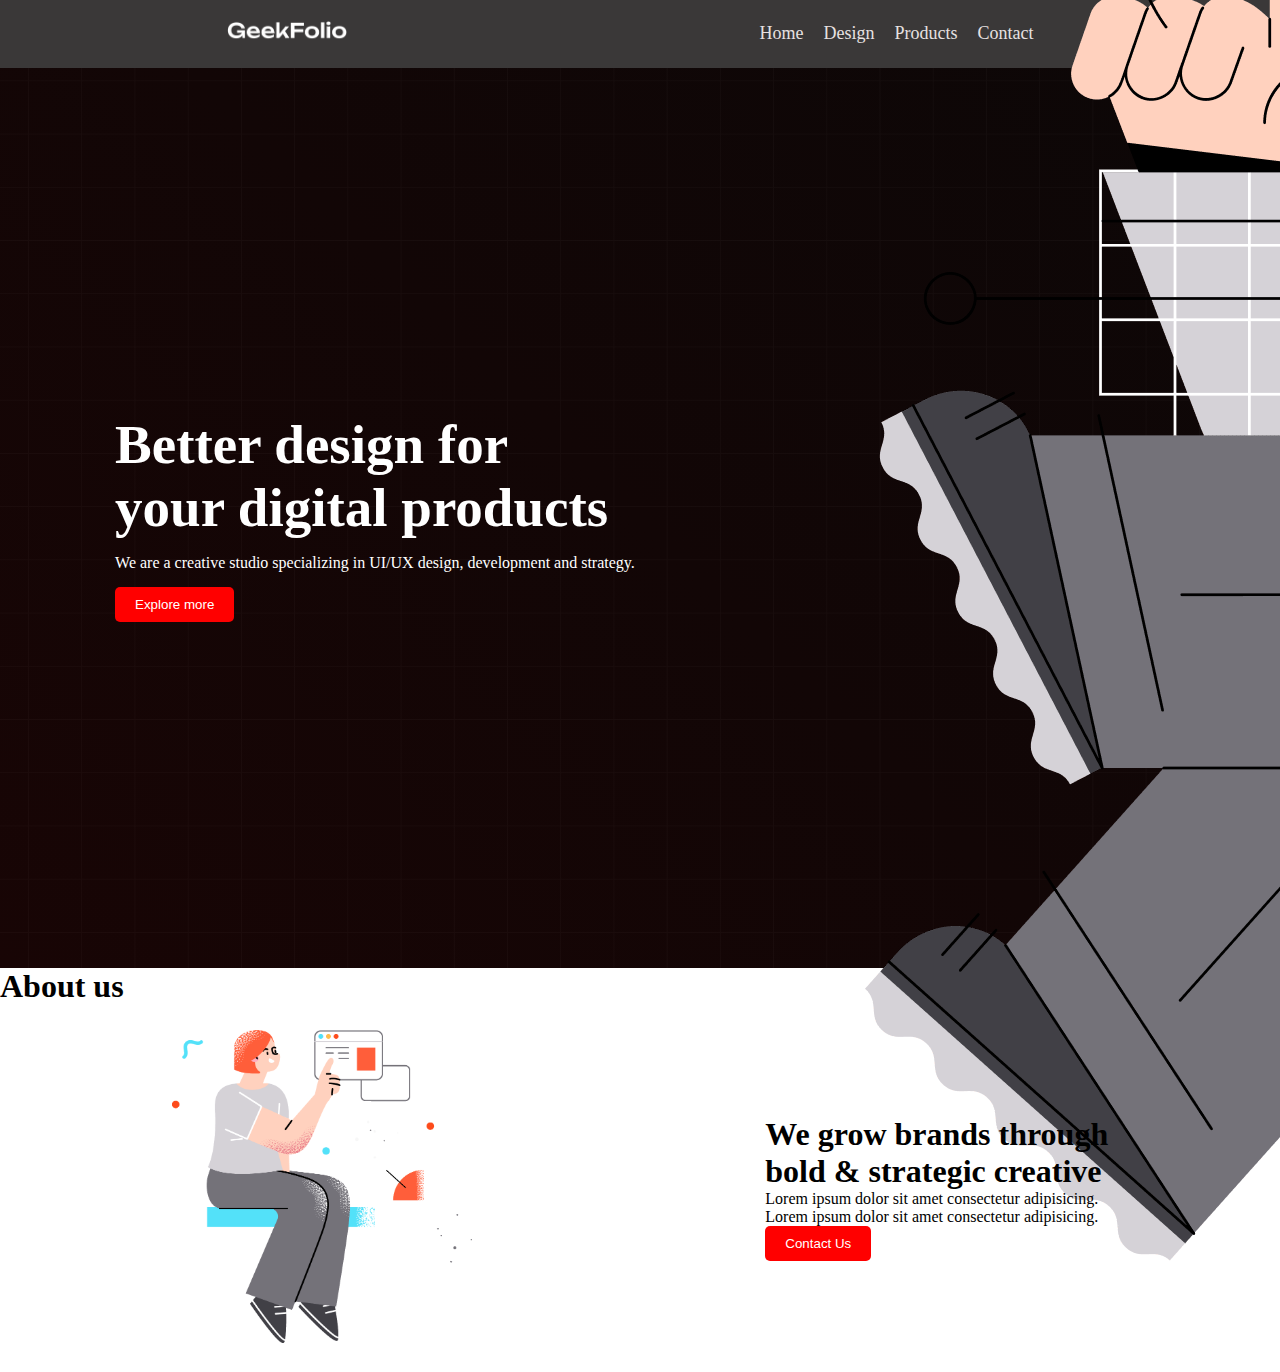
==== index.html @ 3e50282e "first commit" ====
<!DOCTYPE html>
<html lang="en">
<head>
    <meta charset="UTF-8">
<meta name="viewport" content="width=device-width, initial-scale=1.0">
    <title>Digital Products</title>
    <link rel="stylesheet" href="test.css">
</head>
<body>
    <header>
        <section>
            <nav>
                <div class="menu-container">
                    <div class="logo"><img class="logo-pic" src="images/logo-light.png" alt=""></div>
                    <div class="menus">
                        <li class="item">Home</li>
                        <li class="item">Design</li>
                        <li class="item">Products</li>
                        <li class="item">Contact</li>
                    </div>
                </div>
            </nav>
        </section>
    </header>
    <main>
        <Section>
            <div class="banner-container">

                <div class="banner-description">
                <h1 class="title">Better design for <br>
                    your digital products</h1>
                <p class="description">We are a creative studio specializing in UI/UX design, development and strategy.</p>
                <button class="btn">Explore more</button>
            </div>
            
            <div class="banner-pic"><img src="/images/banner.png" alt=""></div>
            
        </div>
        </Section>
        <section>
            <h1 class="about-title">About us</h1>
            <div class="about-container">                
                <div class="about-info">
                    <h1 >We grow brands through <br>
                    bold & strategic creative</h1>
                    <p>Lorem ipsum dolor sit amet consectetur adipisicing. <br>
                    Lorem ipsum dolor sit amet consectetur adipisicing.</p> 
                    <button class="btn">Contact Us</button>

                </div>
                <div class="about-pic">
                    <img class="banner-pic" src="/images/section.png" alt="Banner Photo">
                </div>
            </div>
        </section>
    </main>
    <footer></footer>
    
</body>
</html>
---- test.css ----
*{
    margin: 0px;
    padding: 0px;
}


.menu-container{
    background-color: rgb(58, 56, 56);    
    color: rgb(231, 225, 225);
    display: flex;
    padding: 20px; 
    list-style: none;  
    align-items: center;
    justify-content: space-around;
}

.logo-pic{
    width: 120px;
}
.menus{
    display: flex;
}
.item{
    margin-right: 10px;
    padding-right:10px;
    font-size: 18px;
    cursor: pointer;
}
.item:hover{
    
    color:rgba(17, 189, 201, 0.808);
}

.banner-pic{
width: 300px;

}
.banner-container{
    display:flex;
    justify-content:space-around;    
    height:100vh;
    align-items: center;    
    background-image: url("/background.png"),
    linear-gradient(45deg, rgb(24, 5, 5), rgb(12, 7, 7));
    background-repeat: no-repeat;
    color: white;
    background-position: center;
    background-size: cover;
}
.title{
    font-size: 55px;
    font-weight: bold;
}
.description{
    margin-top:15px;
    margin-bottom:15px;
}
.btn{
    padding:10px 20px;
    background-color: red;
    color: white;
    border: none;
    border-radius: 5px;
}

.about-container{
    display: flex;
    justify-content: space-around;
    align-items: center;
    flex-direction: row-reverse;
    margin:15px;
    padding: 10px;
}
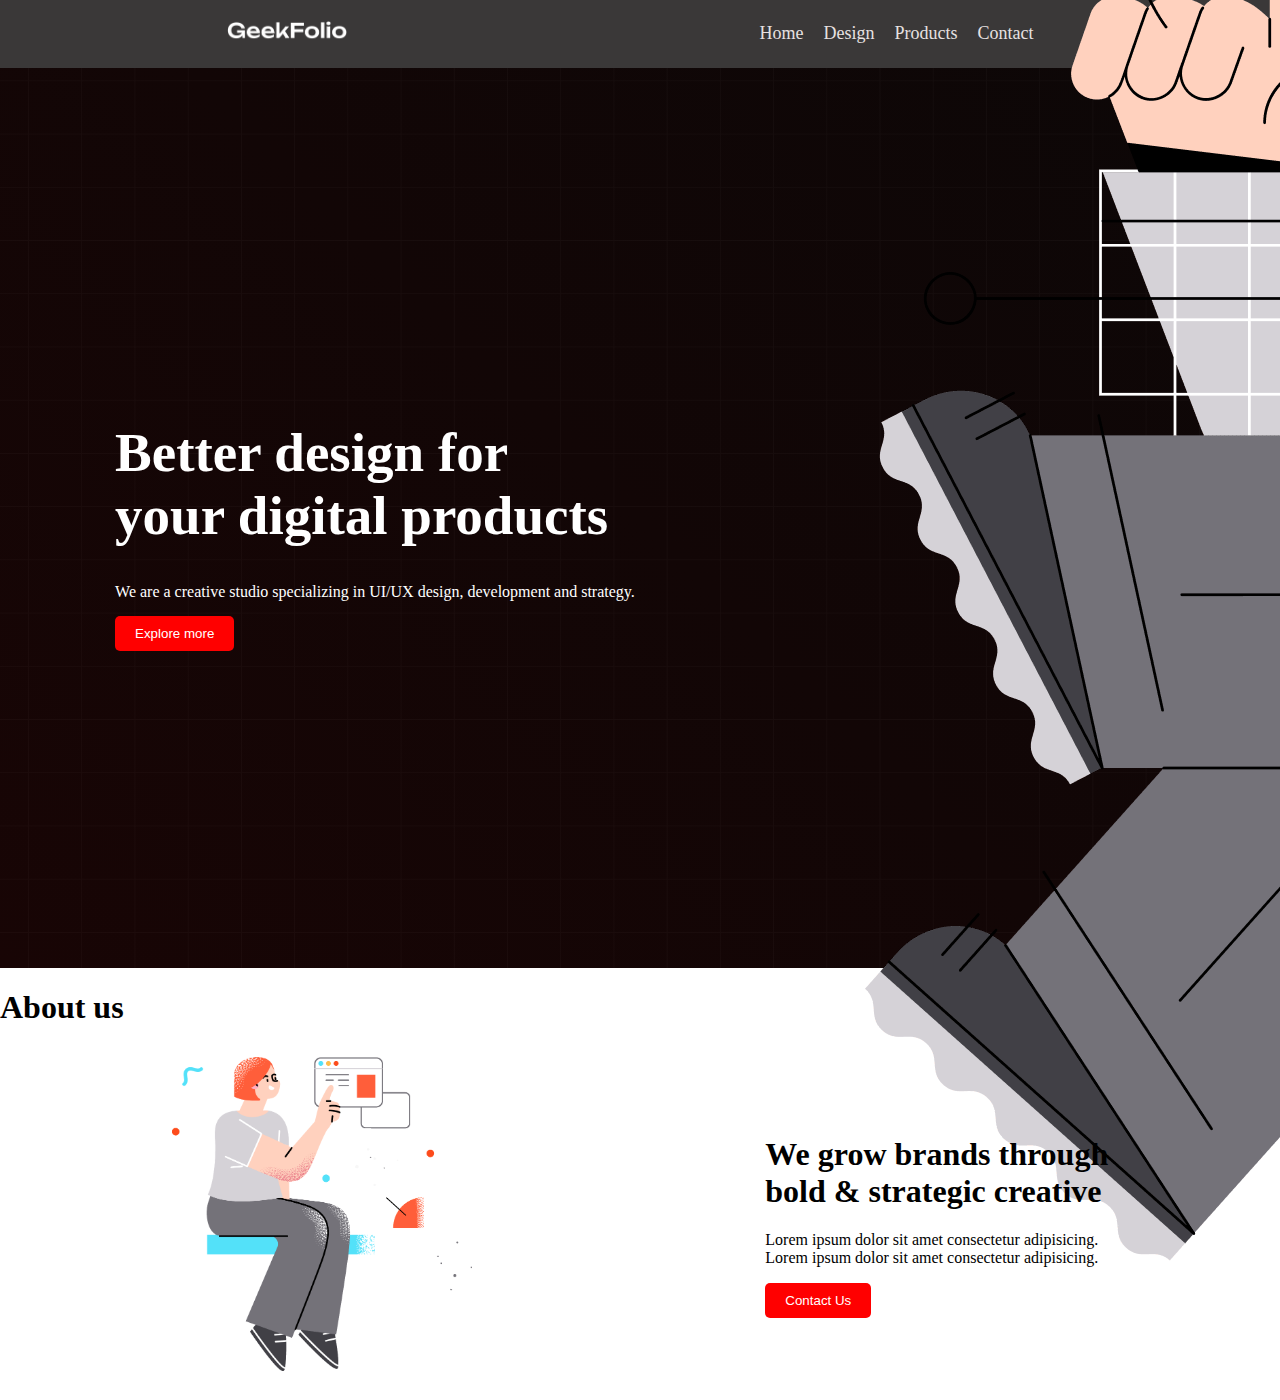
==== commit a4e0377a: "images correction" ====
--- a/index.html
+++ b/index.html
@@ -11,7 +11,7 @@
         <section>
             <nav>
                 <div class="menu-container">
-                    <div class="logo"><img class="logo-pic" src="images/logo-light.png" alt=""></div>
+                    <div class="logo"><img class="logo-pic" src="./images/logo-light.png" alt=""></div>
                     <div class="menus">
                         <li class="item">Home</li>
                         <li class="item">Design</li>
@@ -33,7 +33,7 @@
                 <button class="btn">Explore more</button>
             </div>
             
-            <div class="banner-pic"><img src="/images/banner.png" alt=""></div>
+            <div class="banner-pic"><img src="./images/banner.png" alt=""></div>
             
         </div>
         </Section>
@@ -49,7 +49,7 @@
 
                 </div>
                 <div class="about-pic">
-                    <img class="banner-pic" src="/images/section.png" alt="Banner Photo">
+                    <img class="banner-pic" src="./images/section.png" alt="Banner Photo">
                 </div>
             </div>
         </section>
--- a/test.css
+++ b/test.css
@@ -1,4 +1,4 @@
-*{
+body{
     margin: 0px;
     padding: 0px;
 }
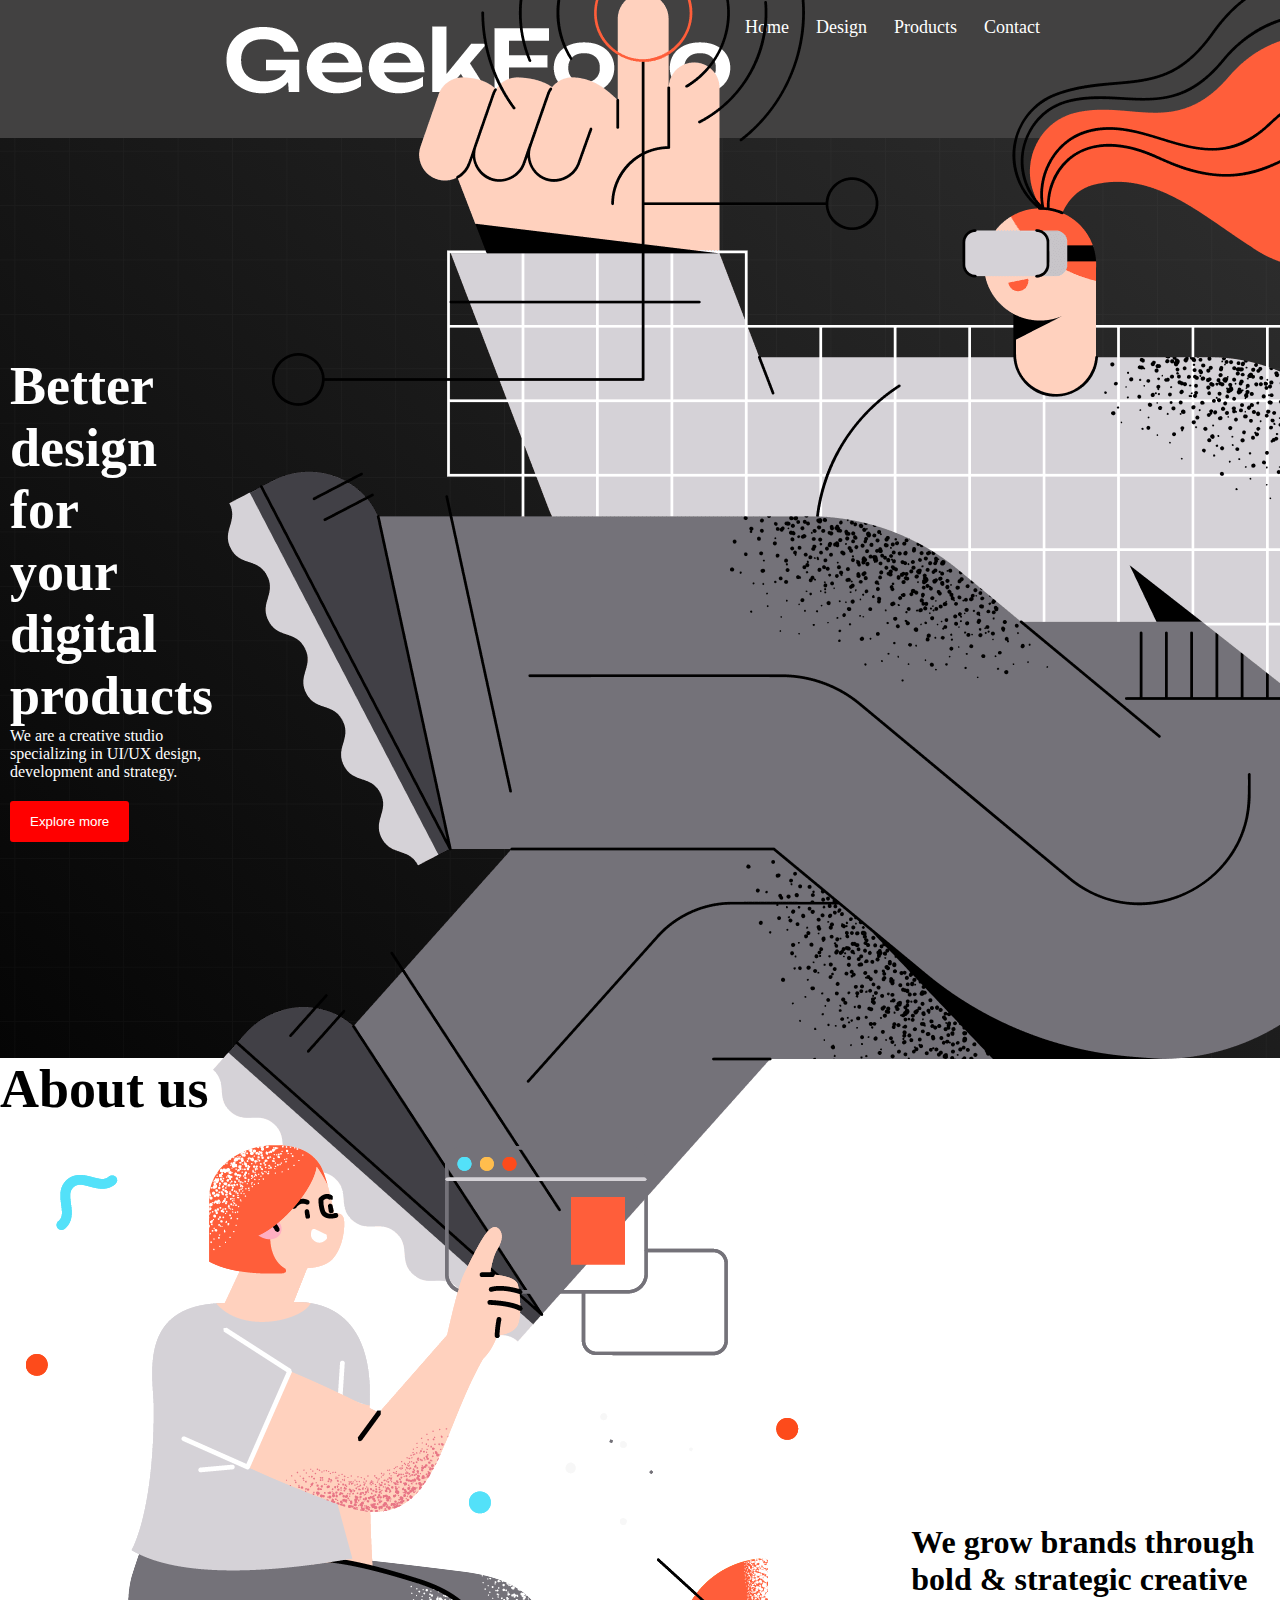
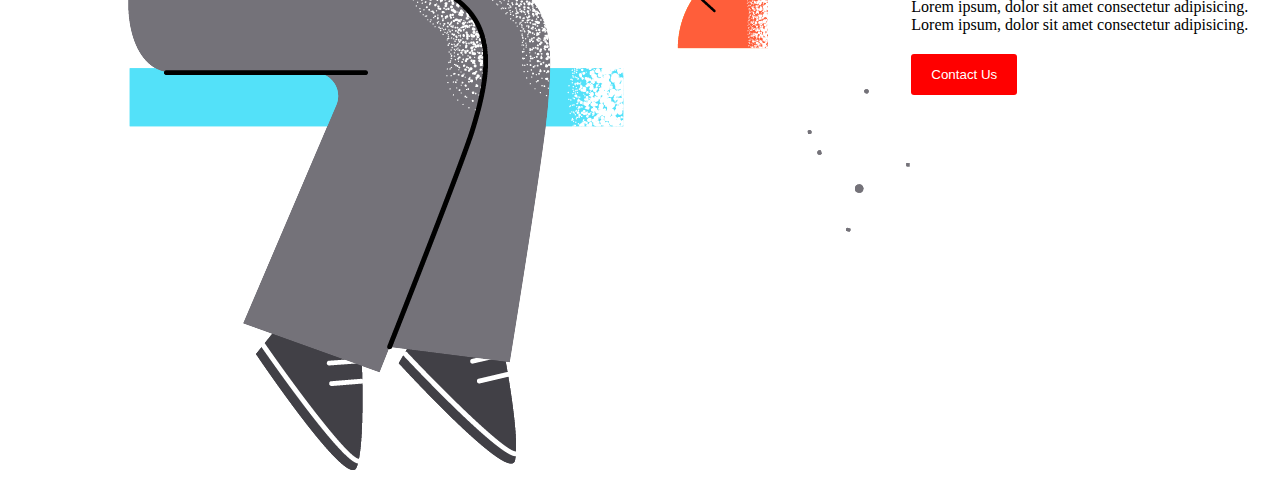
==== commit 779e9cd1: "some changes were made" ====
--- a/index.html
+++ b/index.html
@@ -11,7 +11,7 @@
         <section>
             <nav>
                 <div class="menu-container">
-                    <div class="logo"><img class="logo-pic" src="./images/logo-light.png" alt=""></div>
+                    <div class="logo"><img class="logo-photo" src="./images/logo-light.png" alt=""></div>
                     <div class="menus">
                         <li class="item">Home</li>
                         <li class="item">Design</li>
@@ -26,30 +26,31 @@
         <Section>
             <div class="banner-container">
 
-                <div class="banner-description">
+                <div  class="banner-text">
                 <h1 class="title">Better design for <br>
                     your digital products</h1>
                 <p class="description">We are a creative studio specializing in UI/UX design, development and strategy.</p>
                 <button class="btn">Explore more</button>
             </div>
             
-            <div class="banner-pic"><img src="./images/banner.png" alt=""></div>
+            <div class="banner-photo">
+                <img  class="banner-img" src="./images/banner.png" alt=""></div>
             
         </div>
         </Section>
         <section>
-            <h1 class="about-title">About us</h1>
+            <h1 class="title about-title">About us</h1>
             <div class="about-container">                
                 <div class="about-info">
                     <h1 >We grow brands through <br>
                     bold & strategic creative</h1>
-                    <p>Lorem ipsum dolor sit amet consectetur adipisicing. <br>
-                    Lorem ipsum dolor sit amet consectetur adipisicing.</p> 
+                    <p>Lorem ipsum, dolor sit amet consectetur adipisicing.</p>
+            <p>Lorem ipsum, dolor sit amet consectetur adipisicing.</p> 
                     <button class="btn">Contact Us</button>
 
                 </div>
-                <div class="about-pic">
-                    <img class="banner-pic" src="./images/section.png" alt="Banner Photo">
+                <div  class="about-photo">
+                    <img class="banner-img" src="./images/section.png" alt="Banner Photo">
                 </div>
             </div>
         </section>
--- a/test.css
+++ b/test.css
@@ -1,68 +1,67 @@
-body{
+*{
     margin: 0px;
     padding: 0px;
 }
 
-
 .menu-container{
-    background-color: rgb(58, 56, 56);    
-    color: rgb(231, 225, 225);
-    display: flex;
-    padding: 20px; 
-    list-style: none;  
-    align-items: center;
-    justify-content: space-around;
-}
-
-.logo-pic{
-    width: 120px;
+    display:flex;
+    justify-content:space-around;
+    background-color: #424141;
+    color: white;
+    padding: 12px;
 }
 .menus{
     display: flex;
+    list-style: none;
 }
 .item{
-    margin-right: 10px;
-    padding-right:10px;
+    margin-right:17px;
+    padding: 5px;
     font-size: 18px;
-    cursor: pointer;
 }
-.item:hover{
-    
-    color:rgba(17, 189, 201, 0.808);
+.logo{
+    width:100px;
+    padding: 5px;
+ 
+}
+.banner-container{
+display: flex;
+justify-content:space-around;
+padding: 10px;
+/* margin-top: 40px; */
+align-items: center;
+height:100vh;
+background-image: url("./images/background.png"),linear-gradient(45deg, rgb(5, 5, 5), #2e2e2e);
+color: white;
+background-repeat: no-repeat;
+background-position: center;
+background-size: cover;
+
+/* background-blend-mode: overlay; */
+}
+.photo{
+    width: 300px;
 }
 
-.banner-pic{
-width: 300px;
+.title{
+font-size:54px;
+font-weight: bold;
 
 }
-.banner-container{
-    display:flex;
-    justify-content:space-around;    
-    height:100vh;
-    align-items: center;    
-    background-image: url("/background.png"),
-    linear-gradient(45deg, rgb(24, 5, 5), rgb(12, 7, 7));
-    background-repeat: no-repeat;
-    color: white;
-    background-position: center;
-    background-size: cover;
-}
-.title{
-    font-size: 55px;
-    font-weight: bold;
-}
-.description{
-    margin-top:15px;
-    margin-bottom:15px;
+
+.descriptions{
+    font-size: 18px;
+    margin-top:15px
 }
 .btn{
-    padding:10px 20px;
+    margin-top: 20px;
+    padding: 13px 20px;
+    outline: none;
     background-color: red;
+    border-radius: 3px;
+    border: none;
     color: white;
-    border: none;
-    border-radius: 5px;
 }
-
 .about-container{
     display: flex;
     justify-content: space-around;
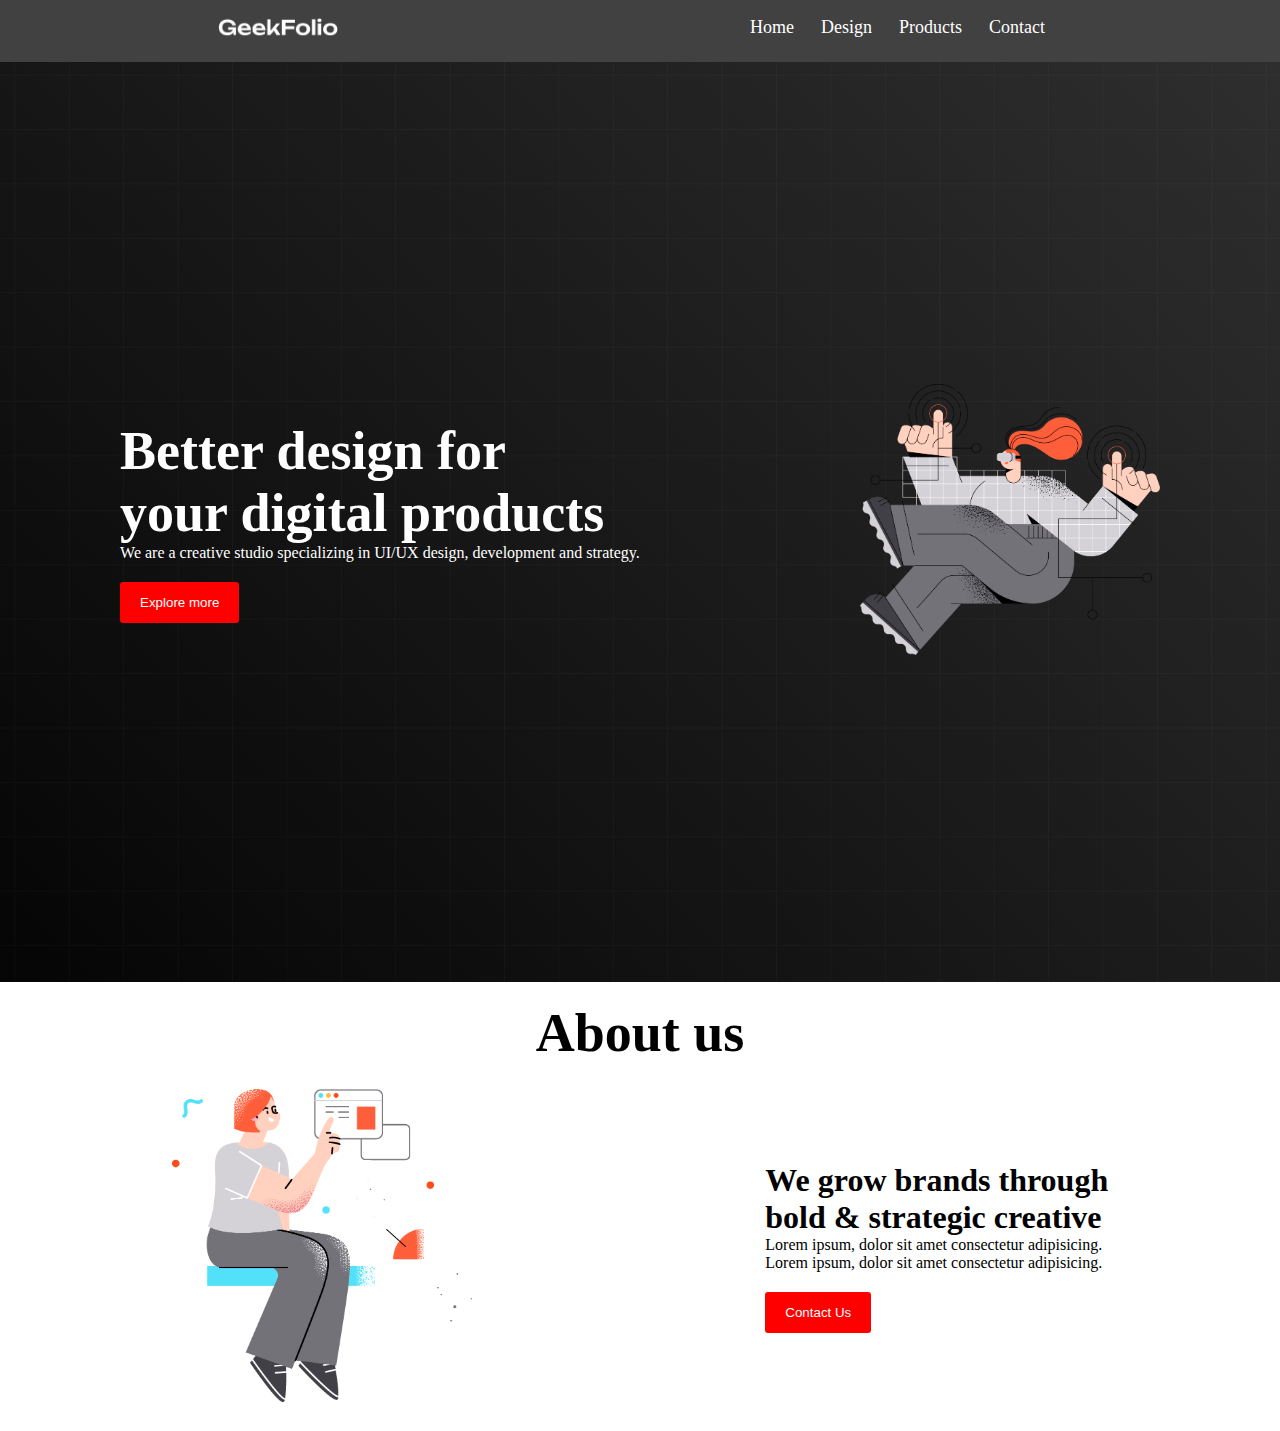
==== commit 4170d2a1: "about section done" ====
--- a/index.html
+++ b/index.html
@@ -54,6 +54,9 @@
                 </div>
             </div>
         </section>
+        <section>
+            
+        </section>
     </main>
     <footer></footer>
     
--- a/test.css
+++ b/test.css
@@ -19,10 +19,12 @@
     padding: 5px;
     font-size: 18px;
 }
-.logo{
+.logo-photo{
     width:100px;
     padding: 5px;
- 
+}
+.logo-photo{
+    width: 120px;
 }
 .banner-container{
 display: flex;
@@ -39,7 +41,7 @@
 
 /* background-blend-mode: overlay; */
 }
-.photo{
+.banner-img{
     width: 300px;
 }
 
@@ -70,4 +72,7 @@
     margin:15px;
     padding: 10px;
 }
-
+.about-title{
+    text-align: center;
+    padding-top:20px;
+}
